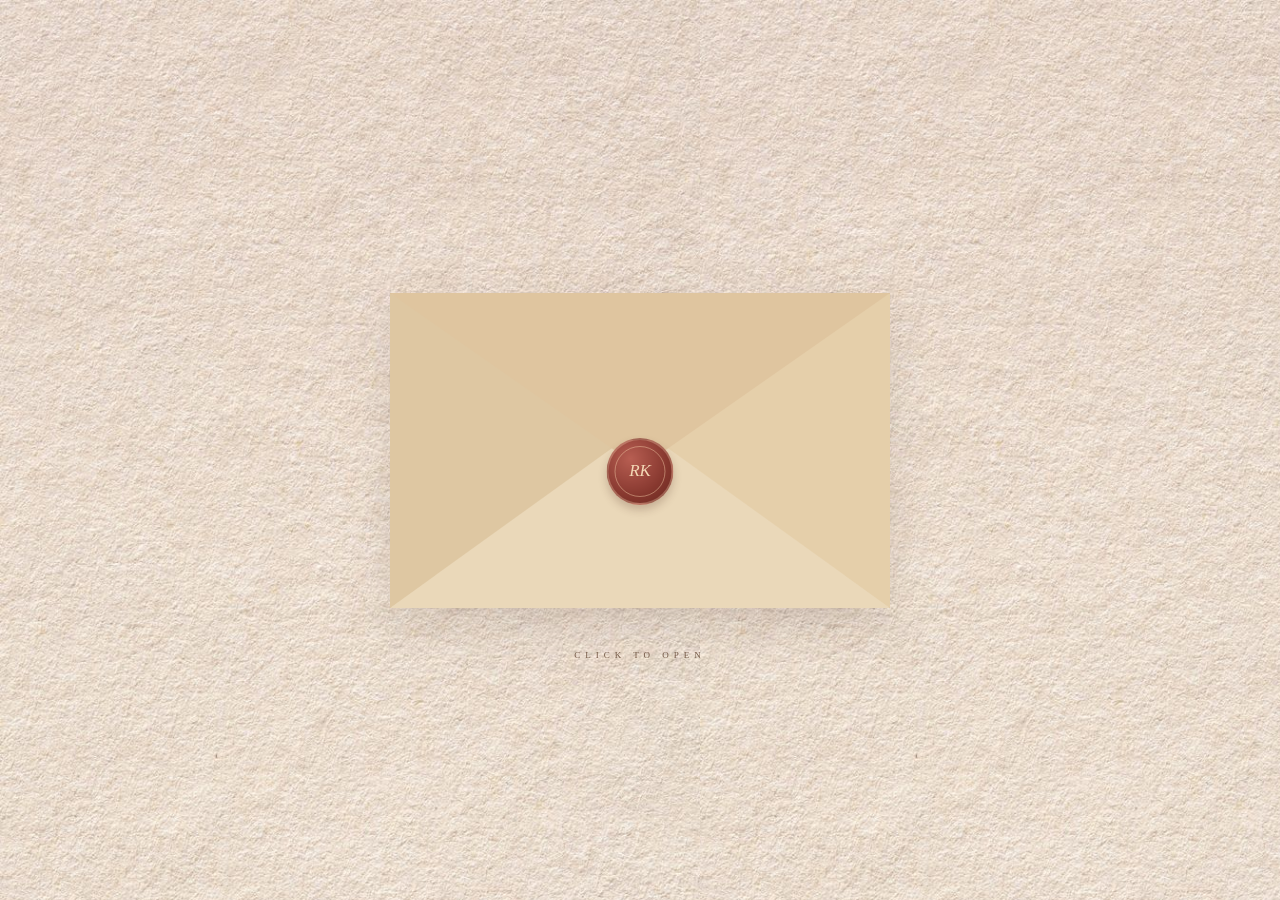
==== index.html @ c295ea29 "Initial wedding invitation website" ====
<!DOCTYPE html>
<html lang="en">

<head>
    <meta charset="UTF-8">

    <meta
        name="viewport"
        content="width=device-width, initial-scale=1.0"
    >

    <title>Rukmini & Krishna</title>

    <link
        rel="stylesheet"
        href="style.css"
    >
</head>


<body>


    <!-- =========================================
         ENVELOPE OPENING
    ========================================== -->

    <section
        class="opening"
        id="opening"
    >


        <div
            class="envelope-area"
            onclick="openInvite()"
        >


            <!-- ENVELOPE -->

            <div
                class="envelope"
                id="envelope"
            >


                <!-- LETTER INSIDE ENVELOPE -->

                <div class="invitation-card">

                    <div class="card-border">


                        <!-- WATERCOLOR IMAGE -->

                        <div class="letter-image">

                            <img
                                src="couple-feet.png"
                                alt="Wedding illustration"
                            >

                        </div>


                        <!-- TEXT ON LETTER -->

                        <div class="letter-content">

                            <p class="letter-small">
                                YOU'RE INVITED TO CELEBRATE
                            </p>


                            <h2>
                                Rukmini

                                <span>
                                    &amp;
                                </span>

                                Krishna
                            </h2>


                            <p class="letter-date">
                                18 • 12 • 2026
                            </p>

                        </div>


                    </div>

                </div>



                <!-- ENVELOPE BACK -->

                <div class="envelope-back"></div>



                <!-- LEFT FOLD -->

                <div class="envelope-left"></div>



                <!-- RIGHT FOLD -->

                <div class="envelope-right"></div>



                <!-- BOTTOM FOLD -->

                <div class="envelope-bottom"></div>



                <!-- TOP FLAP -->

                <div class="envelope-flap"></div>



                <!-- WAX SEAL -->

                <div class="wax-seal">

                    <span>
                        RK
                    </span>

                </div>


            </div>



            <!-- CLICK TO OPEN -->

            <p class="open-text">
                CLICK TO OPEN
            </p>


        </div>


    </section>



    <!-- =========================================
         MAIN WEDDING INVITATION
    ========================================== -->

    <main
        id="mainInvite"
        class="main-invite"
    >


        <!-- =====================================
             HERO.HTML

             Hero
             Scratch Date
             Countdown
        ====================================== -->

        <div id="heroContainer"></div>



        <!-- =====================================
             JOURNEY.HTML

             Wedding Events
             Kolam Side Borders
        ====================================== -->

        <div id="journeyContainer"></div>



        <!-- =====================================
             LOCATION.HTML

             Venue
             Map
        ====================================== -->

        <div id="locationContainer"></div>


    </main>



    <!-- =========================================
         JAVASCRIPT
    ========================================== -->

    <script src="script.js"></script>


</body>

</html>
---- style.css ----
/* =========================================================
   RESET
========================================================= */

* {
    margin: 0;
    padding: 0;
    box-sizing: border-box;
}

html,
body {
    width: 100%;
    max-width: 100%;
    overflow-x: hidden;
}

html {
    scroll-behavior: smooth;
}

body {
    min-height: 100vh;

    background-image: url("bg.png");
    background-size: 700px auto;
    background-repeat: repeat;

    font-family: Georgia, "Times New Roman", serif;

    color: #704936;
}

img {
    display: block;
    max-width: 100%;
}


/* =========================================================
   OPENING SCREEN
   PRESERVES YOUR ORIGINAL DESIGN
========================================================= */


@keyframes treeSway {
    0%,
    100% {
        transform:
            rotate(-1deg)
            translateY(0);
    }

    50% {
        transform:
            rotate(1.5deg)
            translateY(-3px);
    }
}

@keyframes treeSwayRight {
    0%,
    100% {
        transform:
            scaleX(-1)
            rotate(-1deg)
            translateY(0);
    }

    50% {
        transform:
            scaleX(-1)
            rotate(1.5deg)
            translateY(-3px);
    }
}


/* =========================================================
   OPENING CENTER
========================================================= */

/* =========================================================
   ENVELOPE OPENING
========================================================= */

.opening {
    position: fixed;

    inset: 0;

    z-index: 9999;

    width: 100%;
    height: 100vh;

    overflow: hidden;

    display: flex;

    flex-direction: column;

    align-items: center;
    justify-content: center;

    background-image:
        url("bg.png");

    background-size:
        700px auto;

    background-repeat:
        repeat;

    transition:
        opacity 1s ease,
        transform 1s ease,
        visibility 1s ease;
}


.opening.hide {
    opacity: 0;

    visibility: hidden;

    transform:
        scale(1.03);

    pointer-events: none;
}


/* =========================================================
   TOP TEXT
========================================================= */
/* =========================================================
   BASIC RESET
========================================================= */

* {
    margin: 0;
    padding: 0;
    box-sizing: border-box;
}


html,
body {
    width: 100%;
    min-height: 100%;
    overflow-x: hidden;
}


body {
    background-image: url("bg.png");
    background-size: 700px auto;
    background-repeat: repeat;

    font-family:
        Georgia,
        "Times New Roman",
        serif;

    color: #704936;
}



/* =========================================================
   OPENING SCREEN
========================================================= */

.opening {
    position: fixed;

    inset: 0;

    z-index: 9999;

    width: 100%;
    height: 100vh;

    display: flex;

    align-items: center;
    justify-content: center;

    overflow: hidden;

    background-image: url("bg.png");
    background-size: 700px auto;
    background-repeat: repeat;

    transition:
        opacity 1s ease,
        visibility 1s ease,
        transform 1s ease;
}


.opening.hide {
    opacity: 0;

    visibility: hidden;

    transform: scale(1.02);

    pointer-events: none;
}



/* =========================================================
   ENVELOPE AREA
========================================================= */

.envelope-area {
    position: relative;

    width: 600px;
    max-width: 92%;

    height: 500px;

    display: flex;

    align-items: center;
    justify-content: center;

    cursor: pointer;
}



/* =========================================================
   ENVELOPE
========================================================= */

.envelope {
    position: relative;

    width: 500px;
    height: 315px;

    max-width: 90vw;

    perspective: 1400px;

    filter:
        drop-shadow(
            0 20px 20px
            rgba(72, 45, 29, 0.16)
        );

    transition:
        transform 0.4s ease;
}


.envelope-area:hover .envelope {
    transform: translateY(-4px);
}



/* =========================================================
   ENVELOPE BACK
========================================================= */

.envelope-back {
    position: absolute;

    inset: 0;

    z-index: 1;

    background:
        linear-gradient(
            135deg,
            #ead9b8,
            #dfc69e
        );

    border:
        1px solid
        rgba(111, 74, 51, 0.22);
}



/* =========================================================
   LETTER
========================================================= */

.invitation-card {
    position: absolute;

    left: 50%;
    bottom: 15px;

    z-index: 2;

    width: 430px;
    height: 285px;

    transform:
        translateX(-50%)
        translateY(0);

    background: #f8f0df;

    border:
        1px solid
        rgba(120, 85, 60, 0.25);

    box-shadow:
        0 8px 18px
        rgba(73, 49, 35, 0.08);

    transition:
        transform 1.35s
        cubic-bezier(
            0.16,
            1,
            0.3,
            1
        );
}



/* =========================================================
   LETTER BORDER
========================================================= */

.card-border {
    position: absolute;

    inset: 8px;

    overflow: hidden;

    border:
        1px solid
        rgba(120, 85, 60, 0.28);
}



/* =========================================================
   WATERCOLOR IMAGE
========================================================= */

.letter-image {
    position: absolute;

    inset: 0;

    z-index: 1;

    overflow: hidden;

    background: #f8f0df;
}


.letter-image img {
    display: block;

    width: 100%;
    height: 100%;

    object-fit: cover;

    object-position: center;

    border: 0;
}



/* =========================================================
   TEXT ON LETTER
========================================================= */

.letter-content {
    position: absolute;

    left: 0;
    right: 0;
    bottom: 0;

    z-index: 3;

    padding:
        38px
        15px
        17px;

    text-align: center;

    background:
        linear-gradient(
            to top,
            rgba(249, 241, 224, 0.98) 0%,
            rgba(249, 241, 224, 0.92) 58%,
            rgba(249, 241, 224, 0) 100%
        );
}



/* =========================================================
   SMALL LETTER TEXT
========================================================= */

.letter-small {
    margin:
        0
        0
        7px;

    font-family:
        Georgia,
        serif;

    font-size: 6px;

    font-weight: 500;

    letter-spacing: 3px;

    color: #7b704a;
}



/* =========================================================
   RUKMINI & KRISHNA
========================================================= */

.letter-content h2 {
    margin: 0;

    font-family:
        "Cormorant Garamond",
        Georgia,
        serif;

    font-size: 29px;

    line-height: 1;

    font-weight: 400;

    font-style: italic;

    color: #94483f;
}


.letter-content h2 span {
    display: inline-block;

    margin:
        0
        6px;

    font-size: 17px;

    font-style: normal;

    color: #81794d;
}



/* =========================================================
   LETTER DATE
========================================================= */

.letter-date {
    margin-top: 9px;

    font-family:
        Georgia,
        serif;

    font-size: 7px;

    letter-spacing: 3px;

    color: #735c4d;
}



/* =========================================================
   LEFT ENVELOPE FOLD
========================================================= */

.envelope-left {
    position: absolute;

    left: 0;
    bottom: 0;

    z-index: 4;

    width: 0;
    height: 0;

    border-top:
        157px solid transparent;

    border-bottom:
        158px solid transparent;

    border-left:
        250px solid #dec7a2;
}



/* =========================================================
   RIGHT ENVELOPE FOLD
========================================================= */

.envelope-right {
    position: absolute;

    right: 0;
    bottom: 0;

    z-index: 4;

    width: 0;
    height: 0;

    border-top:
        157px solid transparent;

    border-bottom:
        158px solid transparent;

    border-right:
        250px solid #e5cfaa;
}



/* =========================================================
   BOTTOM FOLD
========================================================= */

.envelope-bottom {
    position: absolute;

    left: 0;
    bottom: 0;

    z-index: 5;

    width: 0;
    height: 0;

    border-left:
        250px solid transparent;

    border-right:
        250px solid transparent;

    border-bottom:
        180px solid #ead8b9;
}



/* =========================================================
   TOP FLAP
========================================================= */

.envelope-flap {
    position: absolute;

    left: 0;
    top: 0;

    z-index: 7;

    width: 0;
    height: 0;

    border-left:
        250px solid transparent;

    border-right:
        250px solid transparent;

    border-top:
        175px solid #dfc59f;

    transform-origin:
        top center;

    transform:
        rotateX(0deg);

    transition:
        transform 0.9s
        cubic-bezier(
            0.65,
            0,
            0.35,
            1
        ),
        z-index 0s 0.45s;
}



/* =========================================================
   WAX SEAL
========================================================= */

.wax-seal {
    position: absolute;

    left: 50%;
    top: 143px;

    z-index: 10;

    width: 68px;
    height: 68px;

    display: flex;

    align-items: center;
    justify-content: center;

    transform:
        translateX(-50%)
        scale(1);

    border-radius: 50%;

    background:
        radial-gradient(
            circle at 35% 30%,
            #b86054,
            #8c3d34 58%,
            #68271f
        );

    border:
        2px solid
        rgba(255, 224, 190, 0.28);

    box-shadow:
        0 5px 9px
        rgba(71, 37, 26, 0.22);

    transition:
        opacity 0.35s ease,
        transform 0.45s ease;
}


.wax-seal::before {
    content: "";

    position: absolute;

    inset: 6px;

    border:
        1px solid
        rgba(245, 208, 170, 0.45);

    border-radius: 50%;
}


.wax-seal span {
    position: relative;

    z-index: 2;

    font-family:
        Georgia,
        serif;

    font-size: 17px;

    font-style: italic;

    color: #f4d9b7;
}



/* =========================================================
   CLICK TO OPEN
========================================================= */

.open-text {
    position: absolute;

    left: 50%;
    bottom: 15px;

    transform:
        translateX(-50%);

    width: 100%;

    text-align: center;

    font-family:
        Georgia,
        serif;

    font-size: 9px;

    letter-spacing: 5px;

    color: #725744;

    transition:
        opacity 0.35s ease;

    animation:
        openPulse
        2s
        ease-in-out
        infinite;
}


@keyframes openPulse {

    0%,
    100% {
        opacity: 0.45;
    }

    50% {
        opacity: 1;
    }
}



/* =========================================================
   OPENING ANIMATION
========================================================= */

/* remove wax seal */

.envelope.open .wax-seal {
    opacity: 0;

    transform:
        translateX(-50%)
        scale(0.55);

    pointer-events: none;
}



/* flap flips backwards */

.envelope.open .envelope-flap {
    z-index: 0;

    transform:
        rotateX(180deg);
}



/* letter comes out */

.envelope.open .invitation-card {
    transform:
        translateX(-50%)
        translateY(-190px);
}



/* =========================================================
   MAIN INVITATION
========================================================= */

.main-invite {
    display: none;

    width: 100%;

    opacity: 0;

    transition:
        opacity 1s ease;
}


.main-invite.show {
    display: block;
}


.main-invite.visible {
    opacity: 1;
}



/* =========================================================
   MOBILE
========================================================= */

@media (max-width: 650px) {

    .envelope-area {
        width: 100%;
        height: 420px;
    }


    .envelope {
        width: 330px;
        height: 208px;
    }


    /* LETTER */

    .invitation-card {
        width: 285px;
        height: 190px;

        bottom: 10px;
    }


    .card-border {
        inset: 6px;
    }


    .letter-content {
        padding:
            28px
            8px
            9px;
    }


    .letter-small {
        margin-bottom: 4px;

        font-size: 4px;

        letter-spacing: 1.8px;
    }


    .letter-content h2 {
        font-size: 18px;
    }


    .letter-content h2 span {
        margin:
            0
            4px;

        font-size: 11px;
    }


    .letter-date {
        margin-top: 5px;

        font-size: 5px;

        letter-spacing: 2px;
    }


    /* LEFT FOLD */

    .envelope-left {
        border-top:
            104px solid transparent;

        border-bottom:
            104px solid transparent;

        border-left:
            165px solid #dec7a2;
    }


    /* RIGHT FOLD */

    .envelope-right {
        border-top:
            104px solid transparent;

        border-bottom:
            104px solid transparent;

        border-right:
            165px solid #e5cfaa;
    }


    /* BOTTOM FOLD */

    .envelope-bottom {
        border-left:
            165px solid transparent;

        border-right:
            165px solid transparent;

        border-bottom:
            120px solid #ead8b9;
    }


    /* FLAP */

    .envelope-flap {
        border-left:
            165px solid transparent;

        border-right:
            165px solid transparent;

        border-top:
            116px solid #dfc59f;
    }


    /* SEAL */

    .wax-seal {
        top: 94px;

        width: 52px;
        height: 52px;
    }


    .wax-seal span {
        font-size: 13px;
    }


    /* LETTER COMES OUT */

    .envelope.open .invitation-card {
        transform:
            translateX(-50%)
            translateY(-130px);
    }


    .open-text {
        bottom: 18px;

        font-size: 7px;

        letter-spacing: 3px;
    }
}

/* =========================================================
   ENVELOPE AREA
========================================================= */

.envelope-area {
    position: relative;

    width: 600px;
    max-width: 90%;

    height: 450px;

    display: flex;

    flex-direction: column;

    align-items: center;
    justify-content: center;

    cursor: pointer;
}


/* =========================================================
   ENVELOPE
========================================================= */

.envelope {
    position: relative;

    width: 500px;
    height: 315px;

    max-width: 90vw;

    perspective: 1200px;

    filter:
        drop-shadow(
            0 20px 22px
            rgba(
                82,
                54,
                38,
                0.15
            )
        );

    transition:
        transform 0.5s ease;
}


.envelope-area:hover .envelope {
    transform:
        translateY(-5px);
}


/* =========================================================
   ENVELOPE BACK
========================================================= */

.envelope-back {
    position: absolute;

    inset: 0;

    z-index: 1;

    border:
        1px solid
        rgba(
            112,
            74,
            55,
            0.24
        );

    background:
        #e7d4b3;
}


/* =========================================================
   INVITATION CARD INSIDE
========================================================= */

.invitation-card {
    position: absolute;

    left: 50%;
    bottom: 15px;

    z-index: 2;

    width: 430px;
    height: 270px;

    transform:
        translateX(-50%);

    background:
        #f8f0df;

    border:
        1px solid
        rgba(
            128,
            91,
            66,
            0.25
        );

    transition:
        transform 1.3s
        cubic-bezier(
            0.16,
            1,
            0.3,
            1
        );
}


.card-border {
    position: absolute;

    inset: 13px;

    display: flex;

    flex-direction: column;

    align-items: center;
    justify-content: center;

    border:
        1px solid
        rgba(
            132,
            95,
            62,
            0.35
        );

    text-align: center;
}


.card-small {
    margin-bottom: 16px;

    font-size: 7px;

    letter-spacing: 3px;

    color: #81794d;
}


.card-border h2 {
    margin: 0;

    font-family:
        "Cormorant Garamond",
        Georgia,
        serif;

    font-size: 57px;

    font-weight: 400;

    color: #97473e;
}


.card-border h2 span {
    font-size: 25px;

    color: #81794d;
}


.card-line {
    width: 45px;
    height: 1px;

    margin:
        12px auto;

    background:
        rgba(
            126,
            84,
            61,
            0.5
        );
}


.card-text {
    font-family:
        Georgia,
        serif;

    font-size: 12px;

    line-height: 1.8;

    font-style: italic;

    color: #775d4d;
}


/* =========================================================
   LEFT ENVELOPE FOLD
========================================================= */

.envelope-left {
    position: absolute;

    left: 0;
    bottom: 0;

    z-index: 4;

    width: 0;
    height: 0;

    border-top:
        157px solid transparent;

    border-bottom:
        158px solid transparent;

    border-left:
        250px solid #dec7a2;
}


/* =========================================================
   RIGHT ENVELOPE FOLD
========================================================= */

.envelope-right {
    position: absolute;

    right: 0;
    bottom: 0;

    z-index: 4;

    width: 0;
    height: 0;

    border-top:
        157px solid transparent;

    border-bottom:
        158px solid transparent;

    border-right:
        250px solid #e5cfaa;
}


/* =========================================================
   BOTTOM ENVELOPE FOLD
========================================================= */

.envelope-bottom {
    position: absolute;

    left: 0;
    bottom: 0;

    z-index: 5;

    width: 0;
    height: 0;

    border-left:
        250px solid transparent;

    border-right:
        250px solid transparent;

    border-bottom:
        180px solid #ead8b9;
}


/* =========================================================
   TOP FLAP
========================================================= */

.envelope-flap {
    position: absolute;

    left: 0;
    top: 0;

    z-index: 7;

    width: 0;
    height: 0;

    border-left:
        250px solid transparent;

    border-right:
        250px solid transparent;

    border-top:
        175px solid #dfc59f;

    transform-origin:
        top center;

    transition:
        transform 1s
        cubic-bezier(
            0.65,
            0,
            0.35,
            1
        ),
        z-index 0s 0.45s;
}


/* =========================================================
   WAX SEAL
========================================================= */

.wax-seal {
    position: absolute;

    left: 50%;
    top: 145px;

    z-index: 10;

    width: 67px;
    height: 67px;

    display: flex;

    align-items: center;
    justify-content: center;

    transform:
        translateX(-50%);

    border-radius: 50%;

    border:
        2px solid
        rgba(
            255,
            224,
            190,
            0.28
        );

    background:
        radial-gradient(
            circle at 35% 30%,
            #b75e52,
            #87382f 60%,
            #68271f
        );

    box-shadow:
        0 5px 8px
        rgba(
            71,
            37,
            26,
            0.22
        );

    transition:
        opacity 0.4s ease,
        transform 0.5s ease;
}


.wax-seal::before {
    content: "";

    position: absolute;

    inset: 6px;

    border:
        1px solid
        rgba(
            245,
            208,
            170,
            0.45
        );

    border-radius: 50%;
}


.wax-seal span {
    position: relative;

    z-index: 2;

    font-family:
        Georgia,
        serif;

    font-size: 17px;

    font-style: italic;

    color: #f4d9b7;
}


/* =========================================================
   CLICK TEXT
========================================================= */

.open-text {
    margin-top: 32px;

    font-size: 9px;

    letter-spacing: 5px;

    color: #725744;

    animation:
        envelopePulse
        2s
        ease-in-out
        infinite;
}


@keyframes envelopePulse {
    0%,
    100% {
        opacity: 0.45;
    }

    50% {
        opacity: 1;
    }
}


/* =========================================================
   ENVELOPE OPEN ANIMATION
========================================================= */

.envelope.open .wax-seal {
    opacity: 0;

    transform:
        translateX(-50%)
        scale(0.65);
}


.envelope.open .envelope-flap {
    z-index: 0;

    transform:
        rotateX(180deg);
}


.envelope.open .invitation-card {
    transform:
        translateX(-50%)
        translateY(-180px);
}


/* =========================================================
   BOTTOM DECORATION
========================================================= */

.opening-bottom {
    position: absolute;

    left: 50%;
    bottom: 7%;

    transform:
        translateX(-50%);

    display: flex;

    align-items: center;
    justify-content: center;

    gap: 15px;

    width: 100%;
}


.opening-bottom span {
    width: 55px;
    height: 1px;

    background:
        rgba(
            119,
            87,
            66,
            0.35
        );
}


.opening-bottom p {
    font-family:
        Georgia,
        serif;

    font-size: 11px;

    font-style: italic;

    color: #806858;
}


/* =========================================================
   MAIN WEBSITE
========================================================= */

.main-invite {
    display: none;

    width: 100%;

    opacity: 0;

    transition:
        opacity 1.1s ease;
}


.main-invite.show {
    display: block;
}


.main-invite.visible {
    opacity: 1;
}


/* =========================================================
   MOBILE
========================================================= */

@media (max-width: 650px) {

    .opening-heading {
        top: 9%;
    }


    .opening-heading p {
        font-size: 7px;

        letter-spacing: 3px;
    }


    .opening-heading h1 {
        font-size: 36px;
    }


    .envelope-area {
        width: 100%;

        height: 400px;
    }


    .envelope {
        width: 330px;
        height: 208px;
    }


    .invitation-card {
        width: 285px;
        height: 180px;

        bottom: 10px;
    }


    .card-border {
        inset: 8px;
    }


    .card-small {
        margin-bottom: 9px;

        font-size: 5px;

        letter-spacing: 2px;
    }


    .card-border h2 {
        font-size: 40px;
    }


    .card-border h2 span {
        font-size: 18px;
    }


    .card-line {
        margin:
            7px auto;
    }


    .card-text {
        font-size: 8px;
    }


    .envelope-left {
        border-top:
            104px solid transparent;

        border-bottom:
            104px solid transparent;

        border-left:
            165px solid #dec7a2;
    }


    .envelope-right {
        border-top:
            104px solid transparent;

        border-bottom:
            104px solid transparent;

        border-right:
            165px solid #e5cfaa;
    }


    .envelope-bottom {
        border-left:
            165px solid transparent;

        border-right:
            165px solid transparent;

        border-bottom:
            120px solid #ead8b9;
    }


    .envelope-flap {
        border-left:
            165px solid transparent;

        border-right:
            165px solid transparent;

        border-top:
            116px solid #dfc59f;
    }


    .wax-seal {
        top: 95px;

        width: 52px;
        height: 52px;
    }


    .wax-seal span {
        font-size: 13px;
    }


    .envelope.open .invitation-card {
        transform:
            translateX(-50%)
            translateY(-120px);
    }


    .open-text {
        margin-top: 27px;

        font-size: 7px;

        letter-spacing: 3px;
    }


    .opening-bottom {
        bottom: 6%;

        gap: 10px;
    }


    .opening-bottom span {
        width: 30px;
    }


    .opening-bottom p {
        font-size: 9px;
    }
}



@keyframes pulse {
    0%,
    100% {
        opacity: 0.45;
    }

    50% {
        opacity: 1;
    }
}

@keyframes fadeDown {
    from {
        opacity: 0;
        transform: translateY(-20px);
    }

    to {
        opacity: 1;
        transform: translateY(0);
    }
}


/* =========================================================
   OPENING WEDDING ART
========================================================= */

.wedding-art {
    position: absolute;

    left: 50%;
    bottom: -70px;

    transform: translateX(-50%);

    z-index: 8;

    width: 760px;
    max-width: 72vw;

    pointer-events: none;

    animation:
        weddingRise
        1.8s
        ease
        both;
}

.wedding-art img {
    width: 100%;
    height: auto;

    object-fit: contain;

    filter:
        drop-shadow(
            0 9px 8px
            rgba(82, 51, 31, 0.08)
        );
}

@keyframes weddingRise {
    from {
        opacity: 0;

        transform:
            translateX(-50%)
            translateY(35px);
    }

    to {
        opacity: 1;

        transform:
            translateX(-50%)
            translateY(0);
    }
}


/* =========================================================
   MAIN INVITATION
========================================================= */

.main-invite {
    display: none;

    width: 100%;
    max-width: 100%;

    overflow-x: hidden;

    opacity: 0;

    transition:
        opacity 1s ease;
}

.main-invite.show {
    display: block;
}

.main-invite.visible {
    opacity: 1;
}


/* =========================================================
   HERO
========================================================= */

.hero {
    position: relative;

    width: 100%;
    max-width: 100%;

    min-height: 100vh;

    display: flex;

    align-items: center;
    justify-content: center;

    padding:
        80px
        30px;

    overflow: hidden;

    background-image: url("bg.png");
    background-size: 700px auto;
    background-repeat: repeat;
}


/* =========================================================
   HERO CONTENT
========================================================= */

.hero-content {
    position: relative;

    z-index: 10;

    width: 700px;
    max-width: 65%;

    margin: 0 auto;

    text-align: center;

    color: #704936;
}


/* =========================================================
   GANESHA
========================================================= */

.hero-ganesha {
    position: relative;

    display: block;

    width: 82px;
    max-width: 82px;

    height: auto;

    margin:
        0 auto
        22px;

    object-fit: contain;
}


/* =========================================================
   INVITATION TEXT
========================================================= */

.hero-request {
    width: 100%;

    margin:
        0 auto
        25px;

    font-family:
        Georgia,
        serif;

    font-size: 12px;

    line-height: 2;

    font-weight: 600;

    letter-spacing: 2.5px;

    text-align: center;

    color: #777345;
}


/* =========================================================
   NAMES
========================================================= */

.bride-name,
.groom-name {
    margin: 0;

    font-family:
        "Cormorant Garamond",
        Georgia,
        serif;

    font-size:
        clamp(
            65px,
            7vw,
            105px
        );

    line-height: 1;

    font-weight: 400;

    font-style: italic;

    letter-spacing: -2px;

    color: #9c413d;
}


/* =========================================================
   PARENTS
========================================================= */

.parents {
    margin:
        16px
        0
        24px;

    font-family:
        Georgia,
        serif;

    font-size: 16px;

    line-height: 1.8;

    color: #694d40;
}

.parents strong {
    font-weight: 500;
}


/* =========================================================
   WITH
========================================================= */

.with {
    display: flex;

    align-items: center;
    justify-content: center;

    gap: 15px;

    margin:
        5px auto
        15px;
}

.with span {
    width: 55px;
    height: 1px;

    background:
        rgba(
            143,
            92,
            76,
            0.45
        );
}

.with em {
    font-size: 23px;

    color: #9c413d;
}


/* =========================================================
   PARROT
========================================================= */

.hero-parrot {
    position: absolute !important;

    top: 90px !important;
    left: 7% !important;

    width: 125px !important;
    max-width: 125px !important;

    height: auto !important;

    z-index: 5;

    pointer-events: none;

    animation:
        parrotFloat
        5s
        ease-in-out
        infinite;
}

@keyframes parrotFloat {
    0%,
    100% {
        transform:
            translate(0, 0)
            rotate(-4deg);
    }

    50% {
        transform:
            translate(10px, -8px)
            rotate(2deg);
    }
}


/* =========================================================
   BANANA LEAVES
========================================================= */

.hero-banana {
    position: absolute !important;

    top: -60px !important;
    right: -55px !important;

    left: auto !important;

    width: 390px !important;
    max-width: 390px !important;

    height: auto !important;

    z-index: 2;

    pointer-events: none;

    transform-origin:
        right top;

    animation:
        leavesMove
        7s
        ease-in-out
        infinite;
}

@keyframes leavesMove {
    0%,
    100% {
        transform:
            rotate(0deg);
    }

    50% {
        transform:
            rotate(-2deg);
    }
}


/* =========================================================
   LOTUS
========================================================= */

.hero-lotus {
    position: absolute !important;

    left: -35px !important;
    bottom: -85px !important;

    top: auto !important;
    right: auto !important;

    width: 330px !important;
    max-width: 330px !important;

    height: auto !important;

    z-index: 2;

    pointer-events: none;

    transform-origin:
        left bottom;

    animation:
        lotusFloat
        6s
        ease-in-out
        infinite;
}

@keyframes lotusFloat {
    0%,
    100% {
        transform:
            translateY(0)
            rotate(0deg);
    }

    50% {
        transform:
            translateY(-7px)
            rotate(1deg);
    }
}


/* =========================================================
   KOLAM
   IMPORTANT FIX FOR YOUR SCREENSHOT
========================================================= */

.kolam-crop {
    position: absolute !important;

    left: 0 !important;
    top: 20% !important;

    width: 180px !important;
    height: 350px !important;

    overflow: hidden !important;

    z-index: 3;

    pointer-events: none;
}

.hero-kolam {
    position: absolute !important;

    left: -55px !important;
    top: 0 !important;

    right: auto !important;
    bottom: auto !important;

    width: 235px !important;
    max-width: none !important;

    height: auto !important;

    margin: 0 !important;

    object-fit: contain;

    opacity: 0.92;

    pointer-events: none;
}


/* =========================================================
   SCRATCH DATE SECTION
========================================================= */

.date-reveal-section {
    position: relative;

    width: 100%;

    padding:
        100px
        20px
        110px;

    overflow: hidden;

    text-align: center;

    background-image:
        url("bg.png");

    background-size:
        700px auto;

    background-repeat:
        repeat;

    color: #704936;
}

.date-heading {
    margin-bottom: 35px;
}

.date-eyebrow {
    margin-bottom: 12px;

    font-size: 10px;

    font-weight: 600;

    letter-spacing: 5px;

    color: #81794d;
}

.date-reveal-section h2 {
    margin: 0;

    font-size: 42px;

    font-weight: 500;

    color: #754c3b;
}

.scratch-instruction {
    margin-top: 17px;

    font-size: 14px;

    font-style: italic;

    color: #8c7667;
}


/* =========================================================
   SCRATCH CARD
========================================================= */

.scratch-card {
    position: relative;

    width: 520px;
    max-width: 90%;

    height: 190px;

    margin:
        0 auto
        55px;

    overflow: hidden;

    border:
        1px solid
        rgba(
            121,
            79,
            55,
            0.25
        );

    background:
        rgba(
            255,
            250,
            239,
            0.45
        );
}

.revealed-date {
    position: absolute;

    inset: 0;

    display: flex;

    align-items: center;
    justify-content: center;

    gap: 30px;

    padding: 25px;

    color: #8e3f38;
}

.date-day {
    font-family:
        "Cormorant Garamond",
        Georgia,
        serif;

    font-size: 95px;

    line-height: 1;

    font-weight: 400;
}

.date-text {
    display: flex;

    flex-direction: column;

    padding-left: 25px;

    text-align: left;

    border-left:
        1px solid
        rgba(
            117,
            76,
            59,
            0.35
        );
}

.date-text span {
    font-size: 15px;

    letter-spacing: 4px;
}

.date-text strong {
    margin-top: 4px;

    font-size: 35px;

    font-weight: 500;
}

.muhurtham {
    display: flex;

    flex-direction: column;

    gap: 5px;

    color: #735543;
}

.muhurtham small {
    font-size: 8px;

    letter-spacing: 2px;
}

.muhurtham span {
    font-size: 16px;
}


/* =========================================================
   SCRATCH CANVAS
========================================================= */

#scratchCanvas {
    position: absolute;

    inset: 0;

    display: block;

    width: 100%;
    height: 100%;

    z-index: 5;

    cursor: grab;

    touch-action: none;
}

#scratchCanvas:active {
    cursor: grabbing;
}


/* =========================================================
   COUNTDOWN
========================================================= */

.countdown-title {
    margin-bottom: 25px;

    font-size: 9px;

    letter-spacing: 4px;

    color: #81794d;
}

.countdown {
    display: flex;

    align-items: center;
    justify-content: center;

    gap: 20px;
}

.count-box {
    min-width: 90px;

    display: flex;

    flex-direction: column;

    align-items: center;
}

.count-box strong {
    font-family:
        "Cormorant Garamond",
        Georgia,
        serif;

    font-size: 48px;

    line-height: 1;

    font-weight: 400;

    color: #98473f;
}

.count-box span {
    margin-top: 9px;

    font-size: 9px;

    letter-spacing: 2px;

    text-transform: uppercase;

    color: #7e704e;
}

.count-divider {
    margin-top: -17px;

    font-size: 30px;

    color:
        rgba(
            112,
            73,
            54,
            0.45
        );
}

.countdown-message {
    margin-top: 27px;

    font-size: 13px;

    font-style: italic;

    color: #8b7463;
}


/* =========================================================
   WEDDING JOURNEY
========================================================= */

.wedding-journey {
    position: relative;

    width: 100%;

    padding:
        100px
        20px
        140px;

    overflow: hidden;

    background-image:
        url("bg.png");

    background-size:
        700px auto;

    background-repeat:
        repeat;
}


/* =========================================================
   JOURNEY HEADING
========================================================= */

.journey-heading {
    position: relative;

    z-index: 10;

    margin:
        0 auto
        90px;

    text-align: center;

    opacity: 0;

    transform:
        translateY(80px)
        scale(0.96);

    transition:
        opacity 1.1s ease,
        transform 1.3s
        cubic-bezier(
            0.16,
            1,
            0.3,
            1
        );
}

.journey-heading.reveal {
    opacity: 1;

    transform:
        translateY(0)
        scale(1);
}

.journey-heading > p {
    margin-bottom: 14px;

    font-size: 8px;

    letter-spacing: 5px;

    color: #89634d;
}

.journey-heading h2 {
    margin: 0;

    font-family:
        "Nirmala UI",
        serif;

    font-size:
        clamp(
            40px,
            5vw,
            58px
        );

    line-height: 1.5;

    font-weight: 600;

    color: #674535;
}

.journey-heading-line {
    display: flex;

    align-items: center;
    justify-content: center;

    gap: 12px;

    margin-top: 20px;

    color: #8e624b;
}

.journey-heading-line span {
    width: 48px;
    height: 1px;

    background: #956c53;
}


/* =========================================================
   JOURNEY CONTAINER
========================================================= */

.journey {
    position: relative;

    width: 1100px;
    max-width: 96%;

    margin: 0 auto;
}


/* =========================================================
   EVENTS
========================================================= */

.event {
    position: relative;

    z-index: 3;

    width: 100%;

    min-height: 390px;

    display: flex;

    align-items: center;
    justify-content: center;

    gap: 90px;

    opacity: 0;

    transition:
        opacity 1.1s ease,
        transform 1.35s
        cubic-bezier(
            0.16,
            1,
            0.3,
            1
        );
}

.event-left {
    padding-right: 12%;

    transform:
        translateX(-130px)
        translateY(45px);
}

.event-right {
    padding-left: 12%;

    transform:
        translateX(130px)
        translateY(45px);
}

.event.reveal {
    opacity: 1;

    transform:
        translateX(0)
        translateY(0);
}


/* =========================================================
   EVENT ART
========================================================= */

.event-art {
    position: relative;

    width: 350px;

    max-width: 42%;

    flex-shrink: 0;

    z-index: 4;

    opacity: 0;

    transform:
        translateY(45px)
        scale(0.9);

    transition:
        opacity 1s ease 0.15s,
        transform 1.2s ease 0.15s;
}

.event.reveal .event-art {
    opacity: 1;

    transform:
        translateY(0)
        scale(1);
}

.event-art img {
    width: 100%;
    height: auto;

    object-fit: contain;

    filter:
        drop-shadow(
            0 9px 10px
            rgba(
                75,
                45,
                27,
                0.08
            )
        );

    animation:
        gentleFloat
        5s
        ease-in-out
        infinite;
}

@keyframes gentleFloat {
    0%,
    100% {
        transform: translateY(0);
    }

    50% {
        transform: translateY(-7px);
    }
}


/* =========================================================
   EVENT TEXT
========================================================= */

.event-text {
    position: relative;

    width: 310px;

    max-width: 40%;

    flex-shrink: 0;

    z-index: 4;

    opacity: 0;

    transform:
        translateY(45px);

    transition:
        opacity 0.9s ease 0.35s,
        transform 1s ease 0.35s;
}

.event.reveal .event-text {
    opacity: 1;

    transform:
        translateY(0);
}

.event-text h2,
.event-text h3 {
    margin:
        0
        0
        13px;

    font-family:
        "Nirmala UI",
        serif;

    font-size:
        clamp(
            34px,
            3.5vw,
            45px
        );

    line-height: 1.45;

    font-weight: 650;

    color: #674535;
}

.event-text p {
    margin-bottom: 8px;

    font-family:
        "Nirmala UI",
        sans-serif;

    font-size: 15px;

    line-height: 1.7;

    font-weight: 500;

    color: #775442;
}

.event-text small {
    display: block;

    font-size: 14px;

    line-height: 1.7;

    color: #7d5946;
}


/* =========================================================
   CONNECTORS
========================================================= */

.connector {
    position: relative;

    z-index: 1;

    width: 58%;
    height: 200px;

    margin-top: -70px;
    margin-bottom: -70px;

    pointer-events: none;

    opacity: 0;

    transform:
        scaleY(0.25);

    transform-origin:
        top center;

    transition:
        opacity 0.8s ease,
        transform 1.4s ease;
}

.connector.reveal {
    opacity: 0.9;

    transform:
        scaleY(1);
}

.connector-right {
    margin-left: 35%;
    margin-right: 7%;
}

.connector-left {
    margin-left: 7%;
    margin-right: 35%;
}

.connector svg {
    width: 100%;
    height: 100%;

    overflow: visible;
}

.connector path {
    fill: none;

    stroke: #704a36;

    stroke-width: 2.6;

    stroke-dasharray:
        6 10;

    stroke-linecap: round;

    vector-effect:
        non-scaling-stroke;

    animation:
        movingDots
        15s
        linear
        infinite;
}

@keyframes movingDots {
    to {
        stroke-dashoffset: -100;
    }
}

.connector::after {
    content: none !important;
}


/* =========================================================
   JOURNEY END
========================================================= */

.journey-ending {
    width: 650px;
    max-width: 90%;

    margin:
        110px auto
        20px;

    text-align: center;

    opacity: 0;

    transform:
        translateY(70px);

    transition:
        opacity 1s ease,
        transform 1.1s ease;
}

.journey-ending.reveal {
    opacity: 1;

    transform:
        translateY(0);
}

.journey-ending-line {
    width: 60px;
    height: 1px;

    margin:
        22px auto;

    background:
        rgba(
            126,
            80,
            53,
            0.55
        );
}

.journey-ending h3 {
    margin: 8px 0;

    font-size: 30px;

    font-weight: 500;

    color: #98473f;
}

.journey-ending p {
    margin: 5px 0;

    color: #806655;
}


/* =========================================================
   LOCATION
========================================================= */

.location-section {
    position: relative;

    width: 100%;

    padding:
        110px
        7%
        80px;

    overflow: hidden;

    text-align: center;

    background-image:
        url("bg.png");

    background-size:
        700px auto;

    background-repeat:
        repeat;
}

.location-heading {
    margin-bottom: 55px;

    opacity: 0;

    transform:
        translateY(70px);

    transition:
        opacity 1s ease,
        transform 1.1s ease;
}

.location-heading.reveal {
    opacity: 1;

    transform:
        translateY(0);
}

.location-small {
    margin-bottom: 10px;

    font-size: 10px;

    letter-spacing: 5px;

    color: #81794d;
}

.location-heading h2 {
    margin: 0;

    font-size: 44px;

    font-weight: 500;

    color: #754c3b;
}

.location-line {
    width: 55px;
    height: 1px;

    margin:
        20px auto
        0;

    background:
        #a45c4e;
}


/* =========================================================
   LOCATION CONTENT
========================================================= */

.location-content {
    width: 1000px;
    max-width: 100%;

    margin: auto;

    display: grid;

    grid-template-columns:
        0.8fr
        1.2fr;

    align-items: stretch;

    border:
        1px solid
        rgba(
            112,
            73,
            54,
            0.20
        );
}

.venue-details {
    padding:
        60px
        35px;

    display: flex;

    flex-direction: column;

    align-items: center;
    justify-content: center;

    background:
        rgba(
            255,
            250,
            239,
            0.40
        );

    opacity: 0;

    transform:
        translateX(-90px);

    transition:
        opacity 1s ease,
        transform 1.2s ease;
}

.venue-details.reveal {
    opacity: 1;

    transform:
        translateX(0);
}

.venue-label {
    margin-bottom: 17px;

    font-size: 9px;

    letter-spacing: 3px;

    color: #81794d;
}

.venue-details h3 {
    margin-bottom: 14px;

    font-size: 36px;

    font-weight: 400;

    color: #98473f;
}

.venue-address {
    font-size: 14px;

    line-height: 1.8;

    color: #765c4e;
}

.venue-date {
    margin: 25px 0;

    font-size: 13px;

    line-height: 1.9;

    color: #765c4e;
}

.map-button {
    display: inline-block;

    padding:
        13px
        23px;

    border:
        1px solid
        #9c5b4b;

    font-size: 9px;

    letter-spacing: 2px;

    text-decoration: none;

    color: #8f493e;

    background: transparent;

    transition:
        background 0.3s ease,
        color 0.3s ease,
        transform 0.3s ease;
}

.map-button:hover {
    background: #945044;

    color: #fff9ed;

    transform:
        translateY(-2px);
}

.map-wrapper {
    min-height: 420px;

    overflow: hidden;

    opacity: 0;

    transform:
        translateX(90px);

    transition:
        opacity 1s ease 0.15s,
        transform 1.2s ease 0.15s;
}

.map-wrapper.reveal {
    opacity: 1;

    transform:
        translateX(0);
}

.map-wrapper iframe {
    display: block;

    width: 100%;
    height: 100%;

    min-height: 420px;

    border: 0;

    filter:
        sepia(18%)
        saturate(75%)
        contrast(92%);
}

.location-footer {
    margin-top: 55px;

    display: flex;

    align-items: center;
    justify-content: center;

    gap: 20px;

    opacity: 0;

    transform:
        translateY(50px);

    transition:
        opacity 1s ease,
        transform 1s ease;
}

.location-footer.reveal {
    opacity: 1;

    transform:
        translateY(0);
}

.location-footer span {
    width: 55px;
    height: 1px;

    background:
        rgba(
            126,
            86,
            65,
            0.40
        );
}

.location-footer p {
    font-size: 13px;

    font-style: italic;

    color: #806858;
}


/* =========================================================
   MOBILE
========================================================= */

@media (max-width: 650px) {

    /* OPENING */

    .tree {
        width: 38vw;
        height: 48vh;
    }

    .tree img {
        width: 290px;
    }

    .tree-left img {
        left: -115px;
    }

    .tree-right img {
        right: -115px;
    }

    .opening-center {
        top: 22%;
    }

    .wedding-logo {
        width: 175px;
    }

    .click-text {
        font-size: 7px;

        letter-spacing: 3px;
    }

    .wedding-art {
        width: 520px;
        max-width: 92vw;

        bottom: -20px;
    }


    /* HERO */

    .hero {
        min-height: 100svh;

        padding:
            80px
            15px
            90px;
    }

    .hero-content {
        width: 100%;
        max-width: 76%;
    }

    .hero-ganesha {
        width: 60px;
        max-width: 60px;

        margin-bottom: 17px;
    }

    .hero-request {
        font-size: 7px;

        line-height: 1.8;

        letter-spacing: 1.4px;
    }

    .bride-name,
    .groom-name {
        font-size: 55px;
    }

    .parents {
        margin:
            10px
            0
            17px;

        font-size: 11px;

        line-height: 1.7;
    }

    .with {
        gap: 10px;

        margin:
            3px auto
            10px;
    }

    .with span {
        width: 30px;
    }

    .with em {
        font-size: 17px;
    }


    /* HERO DECORATIONS */

    .hero-parrot {
        top: 70px !important;
        left: 15px !important;

        width: 72px !important;
        max-width: 72px !important;
    }

    .hero-banana {
        top: -20px !important;
        right: -65px !important;

        width: 220px !important;
        max-width: 220px !important;
    }

    .hero-lotus {
        left: -55px !important;
        bottom: -35px !important;

        width: 210px !important;
        max-width: 210px !important;
    }

    .kolam-crop {
        left: 0 !important;
        top: 24% !important;

        width: 100px !important;
        height: 210px !important;
    }

    .hero-kolam {
        left: -36px !important;

        width: 145px !important;
    }


    /* SCRATCH */

    .date-reveal-section {
        padding:
            75px
            15px
            85px;
    }

    .date-reveal-section h2 {
        font-size: 34px;
    }

    .scratch-card {
        width: 340px;

        height: 155px;

        margin-bottom: 45px;
    }

    .revealed-date {
        gap: 13px;

        padding: 15px;
    }

    .date-day {
        font-size: 65px;
    }

    .date-text {
        padding-left: 13px;
    }

    .date-text span {
        font-size: 9px;

        letter-spacing: 2px;
    }

    .date-text strong {
        font-size: 25px;
    }

    .muhurtham small {
        font-size: 6px;
    }

    .muhurtham span {
        font-size: 11px;
    }

    .countdown {
        gap: 5px;
    }

    .count-box {
        min-width: 60px;
    }

    .count-box strong {
        font-size: 34px;
    }

    .count-box span {
        font-size: 7px;
    }

    .count-divider {
        font-size: 20px;
    }


    /* JOURNEY */

    .wedding-journey {
        padding:
            75px
            10px
            100px;
    }

    .journey-heading {
        margin-bottom: 65px;
    }

    .journey-heading h2 {
        font-size: 36px;
    }

    .journey {
        width: 100%;
        max-width: 100%;
    }

    .event {
        min-height: 280px;

        gap: 8px;
    }

    .event-left {
        padding-right: 0;

        transform:
            translateX(-50px)
            translateY(30px);
    }

    .event-right {
        padding-left: 0;

        transform:
            translateX(50px)
            translateY(30px);
    }

    .event.reveal {
        transform:
            translateX(0)
            translateY(0);
    }

    .event-art {
        width: 55%;
        max-width: 55%;
    }

    .event-text {
        width: 42%;
        max-width: 42%;

        padding:
            0
            5px;
    }

    .event-text h2,
    .event-text h3 {
        font-size: 22px;
    }

    .event-text p,
    .event-text small {
        font-size: 10px;
    }

    .connector {
        width: 72%;

        height: 130px;

        margin-top: -45px;
        margin-bottom: -45px;
    }

    .connector-right {
        margin-left: 24%;
        margin-right: 4%;
    }

    .connector-left {
        margin-left: 4%;
        margin-right: 24%;
    }


    /* LOCATION */

    .location-section {
        padding:
            80px
            18px
            65px;
    }

    .location-heading h2 {
        font-size: 34px;
    }

    .location-content {
        grid-template-columns:
            1fr;
    }

    .venue-details {
        padding:
            45px
            20px;

        transform:
            translateY(70px);
    }

    .venue-details.reveal {
        transform:
            translateY(0);
    }

    .venue-details h3 {
        font-size: 30px;
    }

    .map-wrapper {
        min-height: 330px;

        transform:
            translateY(70px);
    }

    .map-wrapper.reveal {
        transform:
            translateY(0);
    }

    .map-wrapper iframe {
        min-height: 330px;
    }

    .location-footer {
        gap: 12px;
    }

    .location-footer span {
        width: 28px;
    }

    .location-footer p {
        font-size: 11px;
    }
}


/* =========================================================
   VERY SMALL PHONE
========================================================= */

@media (max-width: 390px) {

    .hero-content {
        max-width: 78%;
    }

    .bride-name,
    .groom-name {
        font-size: 49px;
    }

    .kolam-crop {
        width: 85px !important;
    }

    .hero-kolam {
        width: 125px !important;
    }

    .count-box {
        min-width: 51px;
    }

    .count-box strong {
        font-size: 29px;
    }
}


/* =========================================================
   REDUCED MOTION
========================================================= */

@media (prefers-reduced-motion: reduce) {

    html {
        scroll-behavior: auto;
    }

    .event,
    .event-art,
    .event-text,
    .connector,
    .journey-heading,
    .journey-ending,
    .location-heading,
    .venue-details,
    .map-wrapper,
    .location-footer {
        transition: none;
    }
}
/* =========================================
   LETTER INSIDE ENVELOPE
========================================= */

.invitation-card {
    position: absolute;

    left: 50%;
    bottom: 15px;

    z-index: 2;

    width: 430px;
    height: 285px;

    transform: translateX(-50%);

    background: #f8f0df;

    border: 1px solid rgba(120, 85, 60, 0.25);

    overflow: hidden;

    transition:
        transform 1.3s
        cubic-bezier(0.16, 1, 0.3, 1);
}


.card-border {
    position: absolute;

    inset: 8px;

    overflow: hidden;

    border: 1px solid rgba(120, 85, 60, 0.30);
}


/* IMAGE */

.letter-image {
    position: absolute;

    inset: 0;

    overflow: hidden;
}


.letter-image img {
    width: 100%;
    height: 100%;

    object-fit: cover;

    object-position: center;

    display: block;
}


/* LIGHT AREA FOR TEXT */

.letter-content {
    position: absolute;

    left: 0;
    right: 0;
    bottom: 0;

    z-index: 3;

    padding:
        25px
        15px
        18px;

    text-align: center;

    background:
        linear-gradient(
            to top,
            rgba(250, 242, 225, 0.98) 0%,
            rgba(250, 242, 225, 0.90) 65%,
            rgba(250, 242, 225, 0) 100%
        );
}


.letter-small {
    margin-bottom: 5px;

    font-family: Georgia, serif;

    font-size: 6px;

    letter-spacing: 2.5px;

    color: #756344;
}


.letter-content h2 {
    margin: 0;

    font-family:
        "Cormorant Garamond",
        Georgia,
        serif;

    font-size: 27px;

    line-height: 1;

    font-weight: 400;

    font-style: italic;

    color: #913f38;
}


.letter-content h2 span {
    margin: 0 5px;

    font-size: 17px;

    color: #81794d;
}


.letter-date {
    margin-top: 8px;

    font-family: Georgia, serif;

    font-size: 7px;

    letter-spacing: 3px;

    color: #735c4d;
}


/* WHEN ENVELOPE OPENS */

.envelope.open .invitation-card {
    transform:
        translateX(-50%)
        translateY(-180px);
}
/* =========================================================
   JOURNEY KOLAM BORDER - SCREEN EDGES
========================================================= */

.journey {
    position: relative;
    overflow: hidden;
}


/* BOTH BORDERS */

.journey-border {
    position: absolute;

    top: 20px;
    bottom: 20px;

    width: 32px;

    z-index: 4;

    pointer-events: none;

    background-image: url("kolam-border.png");

    background-repeat: repeat-y;

    background-position: top center;

    background-size: 32px auto;

    opacity: 0.9;
}


/* LEFT - AT EDGE */

.journey-border-left {
    left: 0;
}


/* RIGHT - AT EDGE */

.journey-border-right {
    right: 0;

    transform: scaleX(-1);
}


/* CONTENT ABOVE BORDER */

.journey-title,
.event,
.connector,
.journey-ending {
    position: relative;
    z-index: 5;
}


/* MOBILE */

@media (max-width: 650px) {

    .journey-border {
        width: 20px;

        top: 10px;
        bottom: 10px;

        background-size: 20px auto;
    }

    .journey-border-left {
        left: 0;
    }

    .journey-border-right {
        right: 0;
    }
}
/* =========================================
   CENTER JOURNEY HEADING
========================================= */

.journey-title {
    position: relative;
    z-index: 10;

    width: 100%;

    padding: 80px 20px 40px;

    margin: 0 auto;

    text-align: center;
}

.journey-small {
    margin: 0 0 12px;

    text-align: center;

    font-family: Georgia, serif;
    font-size: 10px;
    letter-spacing: 5px;

    color: #81794d;
}

.journey-title h1 {
    margin: 0 auto;

    text-align: center;

    font-size: clamp(42px, 5vw, 65px);
    line-height: 1.2;
    font-weight: 500;

    color: #704936;
}

.journey-title-line {
    width: 65px;
    height: 1px;

    margin: 18px auto;

    background: #a15b4c;
}

.journey-subtitle {
    margin: 0 auto;

    text-align: center;

    font-family: Georgia, serif;
    font-size: 13px;
    font-style: italic;

    color: #806858;
}
/* =========================================
   JOURNEY LOTUS DECORATIONS
========================================= */

.journey-lotus {
    position: absolute;
    width: 135px;
    height: auto;

    z-index: 3;

    pointer-events: none;
    opacity: 0.82;
}


/* FIRST LOTUS
   empty right-side area between events */
   .journey-lotus-right {
    right: 20px;
    top: 1150px;

    transform:
        scaleX(-1)
        rotate(-7deg);
}




/* SECOND LOTUS
   empty left-side area further down */

.journey-lotus-right {
    right: auto;
    left: 55px;

    top: 2050px;

    transform: rotate(-8deg);
}


/* Main journey content stays above decorations */

.journey-title,
.event,
.connector,
.journey-ending {
    position: relative;
    z-index: 5;
}


/* MOBILE */

@media (max-width: 650px) {

    .journey-lotus {
        width: 75px;
        opacity: 0.75;
    }

    .journey-lotus-left {
        right: 25px;
        top: 750px;
    }

    .journey-lotus-right {
        left: 25px;
        top: 1750px;
    }
}
.journey-lotus-third {
    right: 80px;
    top: 650px;

    width: 130px;

    transform: rotate(8deg);
}
.hero-lamp {
    position: absolute !important;
    width: 70px !important;
    height: auto !important;
    z-index: 20 !important;
    pointer-events: none;
}

/* FIRST LAMP - higher */
.hero-lamp-left {
    right: 20% !important;
    left: auto !important;
    top: -75px !important;
}

/* SECOND LAMP - lower */
.hero-lamp-right {
    right: 13% !important;
    left: auto !important;
    top: -10px !important;
}
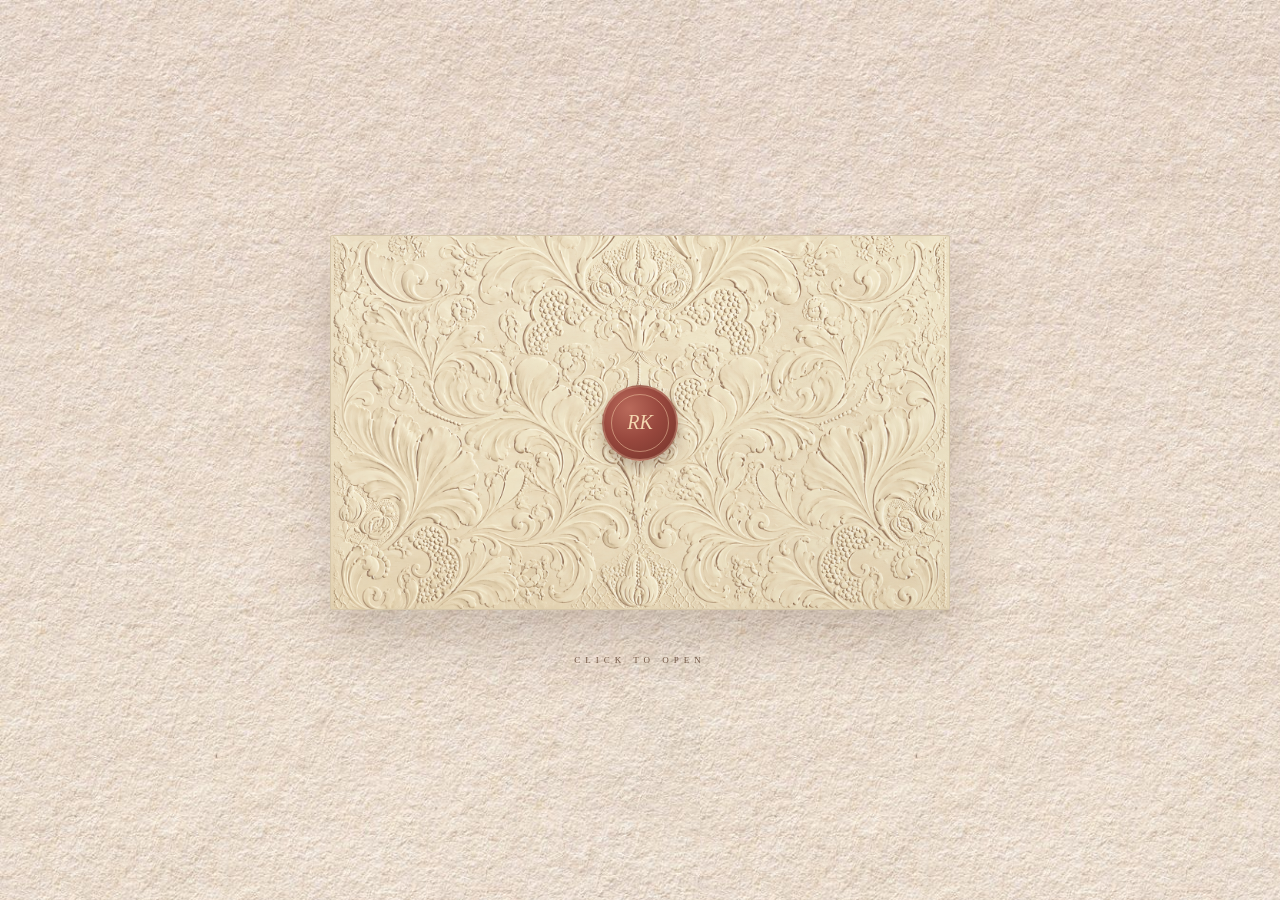
==== commit 16eadf48: "Replace envelope opening with embossed wedding cover" ====
--- a/index.html
+++ b/index.html
@@ -25,133 +25,27 @@
          ENVELOPE OPENING
     ========================================== -->
 
-    <section
-        class="opening"
-        id="opening"
-    >
+    <section class="opening" id="opening">
 
-
-        <div
-            class="envelope-area"
-            onclick="openInvite()"
-        >
-
-
-            <!-- ENVELOPE -->
-
-            <div
-                class="envelope"
-                id="envelope"
-            >
-
-
-                <!-- LETTER INSIDE ENVELOPE -->
-
-                <div class="invitation-card">
-
-                    <div class="card-border">
-
-
-                        <!-- WATERCOLOR IMAGE -->
-
-                        <div class="letter-image">
-
-                            <img
-                                src="couple-feet.png"
-                                alt="Wedding illustration"
-                            >
-
-                        </div>
-
-
-                        <!-- TEXT ON LETTER -->
-
-                        <div class="letter-content">
-
-                            <p class="letter-small">
-                                YOU'RE INVITED TO CELEBRATE
-                            </p>
-
-
-                            <h2>
-                                Rukmini
-
-                                <span>
-                                    &amp;
-                                </span>
-
-                                Krishna
-                            </h2>
-
-
-                            <p class="letter-date">
-                                18 • 12 • 2026
-                            </p>
-
-                        </div>
-
-
-                    </div>
-
+        <div class="simple-envelope" onclick="openInvite()">
+    
+            <div class="envelope-cover">
+                <img
+                    src="envelope-cover.png"
+                    alt="Wedding invitation envelope"
+                >
+    
+                <div class="envelope-seal">
+                    <span>RK</span>
                 </div>
-
-
-
-                <!-- ENVELOPE BACK -->
-
-                <div class="envelope-back"></div>
-
-
-
-                <!-- LEFT FOLD -->
-
-                <div class="envelope-left"></div>
-
-
-
-                <!-- RIGHT FOLD -->
-
-                <div class="envelope-right"></div>
-
-
-
-                <!-- BOTTOM FOLD -->
-
-                <div class="envelope-bottom"></div>
-
-
-
-                <!-- TOP FLAP -->
-
-                <div class="envelope-flap"></div>
-
-
-
-                <!-- WAX SEAL -->
-
-                <div class="wax-seal">
-
-                    <span>
-                        RK
-                    </span>
-
-                </div>
-
-
             </div>
-
-
-
-            <!-- CLICK TO OPEN -->
-
+    
             <p class="open-text">
                 CLICK TO OPEN
             </p>
-
-
+    
         </div>
-
-
+    
     </section>
 
 
--- a/style.css
+++ b/style.css
@@ -84,51 +84,7 @@
    ENVELOPE OPENING
 ========================================================= */
 
-.opening {
-    position: fixed;
-
-    inset: 0;
-
-    z-index: 9999;
-
-    width: 100%;
-    height: 100vh;
-
-    overflow: hidden;
-
-    display: flex;
-
-    flex-direction: column;
-
-    align-items: center;
-    justify-content: center;
-
-    background-image:
-        url("bg.png");
-
-    background-size:
-        700px auto;
-
-    background-repeat:
-        repeat;
-
-    transition:
-        opacity 1s ease,
-        transform 1s ease,
-        visibility 1s ease;
-}
-
-
-.opening.hide {
-    opacity: 0;
-
-    visibility: hidden;
-
-    transform:
-        scale(1.03);
-
-    pointer-events: none;
-}
+
 
 
 /* =========================================================
@@ -216,530 +172,532 @@
    ENVELOPE AREA
 ========================================================= */
 
-.envelope-area {
+
+
+.envelope-area:hover .envelope {
+    transform: translateY(-4px);
+}
+
+
+
+/* =========================================================
+   ENVELOPE BACK
+========================================================= */
+
+
+
+
+/* =========================================================
+   LETTER
+========================================================= */
+
+
+
+.letter-image img {
+    display: block;
+
+    width: 100%;
+    height: 100%;
+
+    object-fit: cover;
+
+    object-position: center;
+
+    border: 0;
+}
+
+
+
+/* =========================================================
+   TEXT ON LETTER
+========================================================= */
+
+
+
+
+
+/* =========================================================
+   SMALL LETTER TEXT
+========================================================= */
+
+
+.letter-content h2 span {
+    display: inline-block;
+
+    margin:
+        0
+        6px;
+
+    font-size: 17px;
+
+    font-style: normal;
+
+    color: #81794d;
+}
+
+
+
+/* =========================================================
+   LETTER DATE
+========================================================= */
+
+
+
+
+/* =========================================================
+   LEFT ENVELOPE FOLD
+========================================================= */
+
+
+
+/* =========================================================
+   RIGHT ENVELOPE FOLD
+========================================================= */
+
+
+
+
+/* =========================================================
+   TOP FLAP
+========================================================= */
+
+
+
+/* =========================================================
+   WAX SEAL
+========================================================= */
+
+
+
+
+.wax-seal::before {
+    content: "";
+
+    position: absolute;
+
+    inset: 6px;
+
+    border:
+        1px solid
+        rgba(245, 208, 170, 0.45);
+
+    border-radius: 50%;
+}
+
+
+.wax-seal span {
     position: relative;
 
-    width: 600px;
-    max-width: 92%;
-
-    height: 500px;
+    z-index: 2;
+
+    font-family:
+        Georgia,
+        serif;
+
+    font-size: 17px;
+
+    font-style: italic;
+
+    color: #f4d9b7;
+}
+
+
+
+/* =========================================================
+   CLICK TO OPEN
+========================================================= */
+
+/* =========================================================
+   SIMPLE ENVELOPE OPENING
+========================================================= */
+
+.opening {
+    position: fixed;
+
+    inset: 0;
+
+    z-index: 9999;
+
+    width: 100%;
+    height: 100vh;
+    height: 100svh;
 
     display: flex;
 
     align-items: center;
     justify-content: center;
 
+    overflow: hidden;
+
+    background-image: url("bg.png");
+    background-size: 700px auto;
+    background-repeat: repeat;
+
+    transition:
+        opacity 0.8s ease,
+        transform 0.8s ease,
+        visibility 0.8s ease;
+}
+
+
+/* WHEN WEBSITE OPENS */
+
+.opening.hide {
+    opacity: 0;
+
+    visibility: hidden;
+
+    transform: scale(1.08);
+
+    pointer-events: none;
+}
+
+
+/* =========================================================
+   ENVELOPE CONTAINER
+========================================================= */
+
+.simple-envelope {
+    width: min(620px, 86vw);
+
+    text-align: center;
+
     cursor: pointer;
-}
-
+
+    perspective: 1000px;
+}
 
 
 /* =========================================================
    ENVELOPE
 ========================================================= */
 
-.envelope {
+.envelope-cover {
     position: relative;
 
-    width: 500px;
-    height: 315px;
-
-    max-width: 90vw;
-
-    perspective: 1400px;
-
-    filter:
-        drop-shadow(
-            0 20px 20px
-            rgba(72, 45, 29, 0.16)
-        );
+    width: 100%;
+
+    aspect-ratio: 1.65 / 1;
+
+    overflow: hidden;
+
+    border-radius: 3px;
+
+    background: #eee2c5;
+
+    border:
+        1px solid
+        rgba(105, 77, 48, 0.18);
+
+    box-shadow:
+        0 25px 55px
+        rgba(70, 47, 28, 0.20);
 
     transition:
-        transform 0.4s ease;
-}
-
-
-.envelope-area:hover .envelope {
-    transform: translateY(-4px);
-}
-
-
-
-/* =========================================================
-   ENVELOPE BACK
-========================================================= */
-
-.envelope-back {
+        transform 0.5s ease,
+        box-shadow 0.5s ease;
+}
+
+
+/* YOUR EMBOSSED IMAGE */
+
+.envelope-cover img {
     position: absolute;
 
     inset: 0;
 
-    z-index: 1;
+    width: 100%;
+    height: 100%;
+
+    object-fit: cover;
+
+    object-position: center;
+
+    display: block;
+}
+
+
+/* SLIGHT PAPER OVERLAY */
+
+.envelope-cover::after {
+    content: "";
+
+    position: absolute;
+
+    inset: 0;
+
+    z-index: 2;
+
+    pointer-events: none;
 
     background:
         linear-gradient(
             135deg,
-            #ead9b8,
-            #dfc69e
+            rgba(255,255,255,0.10),
+            transparent 45%,
+            rgba(98,70,43,0.05)
         );
+}
+
+
+/* =========================================================
+   HOVER
+========================================================= */
+
+.simple-envelope:hover .envelope-cover {
+    transform:
+        translateY(-8px)
+        scale(1.015);
+
+    box-shadow:
+        0 35px 70px
+        rgba(70, 47, 28, 0.24);
+}
+
+
+/* =========================================================
+   WAX SEAL
+========================================================= */
+
+.envelope-seal {
+    position: absolute;
+
+    left: 50%;
+    top: 50%;
+
+    z-index: 5;
+
+    width: 76px;
+    height: 76px;
+
+    display: flex;
+
+    align-items: center;
+    justify-content: center;
+
+    transform:
+        translate(-50%, -50%);
+
+    border-radius: 50%;
+
+    background:
+        radial-gradient(
+            circle at 35% 30%,
+            #b96a5b 0%,
+            #98483e 45%,
+            #733229 100%
+        );
+
+    border:
+        2px solid
+        rgba(255, 225, 191, 0.25);
+
+    box-shadow:
+        0 7px 13px
+        rgba(63, 32, 25, 0.28);
+
+    transition:
+        transform 0.4s ease;
+}
+
+
+.envelope-seal::before {
+    content: "";
+
+    position: absolute;
+
+    inset: 7px;
+
+    border-radius: 50%;
 
     border:
         1px solid
-        rgba(111, 74, 51, 0.22);
-}
-
-
-
-/* =========================================================
-   LETTER
-========================================================= */
-
-.invitation-card {
-    position: absolute;
-
-    left: 50%;
-    bottom: 15px;
+        rgba(255, 220, 180, 0.45);
+}
+
+
+.envelope-seal span {
+    position: relative;
 
     z-index: 2;
-
-    width: 430px;
-    height: 285px;
-
-    transform:
-        translateX(-50%)
-        translateY(0);
-
-    background: #f8f0df;
-
-    border:
-        1px solid
-        rgba(120, 85, 60, 0.25);
-
-    box-shadow:
-        0 8px 18px
-        rgba(73, 49, 35, 0.08);
-
-    transition:
-        transform 1.35s
-        cubic-bezier(
-            0.16,
-            1,
-            0.3,
-            1
-        );
-}
-
-
-
-/* =========================================================
-   LETTER BORDER
-========================================================= */
-
-.card-border {
-    position: absolute;
-
-    inset: 8px;
-
-    overflow: hidden;
-
-    border:
-        1px solid
-        rgba(120, 85, 60, 0.28);
-}
-
-
-
-/* =========================================================
-   WATERCOLOR IMAGE
-========================================================= */
-
-.letter-image {
-    position: absolute;
-
-    inset: 0;
-
-    z-index: 1;
-
-    overflow: hidden;
-
-    background: #f8f0df;
-}
-
-
-.letter-image img {
-    display: block;
-
-    width: 100%;
-    height: 100%;
-
-    object-fit: cover;
-
-    object-position: center;
-
-    border: 0;
-}
-
-
-
-/* =========================================================
-   TEXT ON LETTER
-========================================================= */
-
-.letter-content {
-    position: absolute;
-
-    left: 0;
-    right: 0;
-    bottom: 0;
-
-    z-index: 3;
-
-    padding:
-        38px
-        15px
-        17px;
-
-    text-align: center;
-
-    background:
-        linear-gradient(
-            to top,
-            rgba(249, 241, 224, 0.98) 0%,
-            rgba(249, 241, 224, 0.92) 58%,
-            rgba(249, 241, 224, 0) 100%
-        );
-}
-
-
-
-/* =========================================================
-   SMALL LETTER TEXT
-========================================================= */
-
-.letter-small {
-    margin:
-        0
-        0
-        7px;
 
     font-family:
         Georgia,
         serif;
 
-    font-size: 6px;
-
-    font-weight: 500;
-
-    letter-spacing: 3px;
-
-    color: #7b704a;
-}
-
-
-
-/* =========================================================
-   RUKMINI & KRISHNA
-========================================================= */
-
-.letter-content h2 {
-    margin: 0;
-
-    font-family:
-        "Cormorant Garamond",
-        Georgia,
-        serif;
-
-    font-size: 29px;
-
-    line-height: 1;
-
-    font-weight: 400;
+    font-size: 20px;
 
     font-style: italic;
 
-    color: #94483f;
-}
-
-
-.letter-content h2 span {
-    display: inline-block;
-
-    margin:
-        0
-        6px;
-
-    font-size: 17px;
-
-    font-style: normal;
-
-    color: #81794d;
-}
-
-
-
-/* =========================================================
-   LETTER DATE
-========================================================= */
-
-.letter-date {
-    margin-top: 9px;
+    color: #f4d7b0;
+}
+
+
+.simple-envelope:hover .envelope-seal {
+    transform:
+        translate(-50%, -50%)
+        scale(1.06);
+}
+
+
+/* =========================================================
+   CLICK TO OPEN
+========================================================= */
+
+.open-text {
+    margin-top: 32px;
 
     font-family:
         Georgia,
         serif;
 
-    font-size: 7px;
-
-    letter-spacing: 3px;
-
-    color: #735c4d;
-}
-
-
-
-/* =========================================================
-   LEFT ENVELOPE FOLD
-========================================================= */
-
-.envelope-left {
-    position: absolute;
-
-    left: 0;
-    bottom: 0;
-
-    z-index: 4;
-
-    width: 0;
-    height: 0;
-
-    border-top:
-        157px solid transparent;
-
-    border-bottom:
-        158px solid transparent;
-
-    border-left:
-        250px solid #dec7a2;
-}
-
-
-
-/* =========================================================
-   RIGHT ENVELOPE FOLD
-========================================================= */
-
-.envelope-right {
-    position: absolute;
-
-    right: 0;
-    bottom: 0;
-
-    z-index: 4;
-
-    width: 0;
-    height: 0;
-
-    border-top:
-        157px solid transparent;
-
-    border-bottom:
-        158px solid transparent;
-
-    border-right:
-        250px solid #e5cfaa;
-}
-
-
-
-/* =========================================================
-   BOTTOM FOLD
-========================================================= */
-
-.envelope-bottom {
-    position: absolute;
-
-    left: 0;
-    bottom: 0;
-
-    z-index: 5;
-
-    width: 0;
-    height: 0;
-
-    border-left:
-        250px solid transparent;
-
-    border-right:
-        250px solid transparent;
-
-    border-bottom:
-        180px solid #ead8b9;
-}
-
-
-
-/* =========================================================
-   TOP FLAP
-========================================================= */
-
-.envelope-flap {
-    position: absolute;
-
-    left: 0;
-    top: 0;
-
-    z-index: 7;
-
-    width: 0;
-    height: 0;
-
-    border-left:
-        250px solid transparent;
-
-    border-right:
-        250px solid transparent;
-
-    border-top:
-        175px solid #dfc59f;
-
-    transform-origin:
-        top center;
-
-    transform:
-        rotateX(0deg);
-
-    transition:
-        transform 0.9s
-        cubic-bezier(
-            0.65,
-            0,
-            0.35,
-            1
-        ),
-        z-index 0s 0.45s;
-}
-
-
-
-/* =========================================================
-   WAX SEAL
-========================================================= */
-
-.wax-seal {
-    position: absolute;
-
-    left: 50%;
-    top: 143px;
-
-    z-index: 10;
-
-    width: 68px;
-    height: 68px;
-
-    display: flex;
-
-    align-items: center;
-    justify-content: center;
-
-    transform:
-        translateX(-50%)
-        scale(1);
-
-    border-radius: 50%;
-
-    background:
-        radial-gradient(
-            circle at 35% 30%,
-            #b86054,
-            #8c3d34 58%,
-            #68271f
-        );
-
-    border:
-        2px solid
-        rgba(255, 224, 190, 0.28);
-
-    box-shadow:
-        0 5px 9px
-        rgba(71, 37, 26, 0.22);
-
-    transition:
-        opacity 0.35s ease,
-        transform 0.45s ease;
-}
-
-
-.wax-seal::before {
-    content: "";
-
-    position: absolute;
-
-    inset: 6px;
-
-    border:
-        1px solid
-        rgba(245, 208, 170, 0.45);
-
-    border-radius: 50%;
-}
-
-
-.wax-seal span {
-    position: relative;
-
-    z-index: 2;
-
-    font-family:
-        Georgia,
-        serif;
-
-    font-size: 17px;
-
-    font-style: italic;
-
-    color: #f4d9b7;
-}
-
-
-
-/* =========================================================
-   CLICK TO OPEN
-========================================================= */
-
-.open-text {
-    position: absolute;
-
-    left: 50%;
-    bottom: 15px;
-
-    transform:
-        translateX(-50%);
-
-    width: 100%;
-
-    text-align: center;
-
-    font-family:
-        Georgia,
-        serif;
-
     font-size: 9px;
 
     letter-spacing: 5px;
 
-    color: #725744;
-
-    transition:
-        opacity 0.35s ease;
+    color: #715744;
 
     animation:
-        openPulse
+        clickPulse
         2s
         ease-in-out
         infinite;
 }
 
 
+@keyframes clickPulse {
+
+    0%,
+    100% {
+        opacity: 0.45;
+    }
+
+    50% {
+        opacity: 1;
+    }
+}
+
+
+/* =========================================================
+   CLICK ANIMATION
+========================================================= */
+
+.simple-envelope.opening-clicked .envelope-cover {
+    transform:
+        scale(1.12);
+
+    opacity: 0;
+
+    transition:
+        transform 0.8s ease,
+        opacity 0.7s ease;
+}
+
+
+.simple-envelope.opening-clicked .open-text {
+    opacity: 0;
+}
+
+
+/* =========================================================
+   MAIN WEBSITE
+========================================================= */
+
+.main-invite {
+    display: none;
+
+    width: 100%;
+
+    opacity: 0;
+
+    overflow-x: hidden;
+}
+
+
+.main-invite.show {
+    display: block;
+}
+
+
+.main-invite.visible {
+    opacity: 1;
+
+    transition:
+        opacity 1s ease;
+}
+
+
+/* =========================================================
+   TABLET
+========================================================= */
+
+@media (max-width: 768px) {
+
+    .simple-envelope {
+        width: 82vw;
+    }
+
+    .envelope-seal {
+        width: 62px;
+        height: 62px;
+    }
+
+    .envelope-seal span {
+        font-size: 16px;
+    }
+
+    .open-text {
+        margin-top: 27px;
+
+        font-size: 8px;
+
+        letter-spacing: 4px;
+    }
+}
+
+
+/* =========================================================
+   MOBILE
+========================================================= */
+
+@media (max-width: 480px) {
+
+    .opening {
+        padding: 20px;
+
+        background-size:
+            500px auto;
+    }
+
+    .simple-envelope {
+        width: 90vw;
+    }
+
+    .envelope-cover {
+        aspect-ratio: 1.55 / 1;
+    }
+
+    .envelope-seal {
+        width: 54px;
+        height: 54px;
+    }
+
+    .envelope-seal::before {
+        inset: 5px;
+    }
+
+    .envelope-seal span {
+        font-size: 14px;
+    }
+
+    .open-text {
+        margin-top: 24px;
+
+        font-size: 7px;
+
+        letter-spacing: 3px;
+    }
+}
 @keyframes openPulse {
 
     0%,
@@ -4149,3 +4107,225 @@
     left: auto !important;
     top: -10px !important;
 }
+/* =========================================
+   MOBILE OPENING FIX
+========================================= */
+
+@media (max-width: 650px) {
+
+    .opening {
+        width: 100%;
+        min-height: 100svh;
+        height: 100svh;
+
+        display: flex;
+        align-items: center;
+        justify-content: center;
+
+        padding: 0;
+        margin: 0;
+
+        overflow: hidden;
+
+        background-image: url("bg.png");
+        background-size: 500px auto;
+        background-repeat: repeat;
+    }
+
+    .envelope-area {
+        width: 100%;
+        height: auto;
+
+        display: flex;
+        flex-direction: column;
+        align-items: center;
+        justify-content: center;
+
+        margin: 0;
+        padding: 0;
+
+        transform: translateY(-10px);
+    }
+
+    .envelope {
+        width: 82vw;
+        max-width: 330px;
+
+        height: 215px;
+
+        margin: 0 auto;
+
+        position: relative;
+    }
+
+    .open-text {
+        margin-top: 55px;
+
+        font-size: 9px;
+        letter-spacing: 4px;
+
+        text-align: center;
+    }
+}
+@media (max-width: 650px) {
+
+    .letter-image {
+        overflow: visible;
+    }
+}
+/* =========================================
+   FIX OPENING ENVELOPE
+========================================= */
+
+.opening {
+    width: 100%;
+    min-height: 100vh;
+
+    display: flex;
+    justify-content: center;
+    align-items: center;
+
+    overflow: hidden;
+}
+
+.envelope-area {
+    position: relative;
+
+    display: flex;
+    flex-direction: column;
+    align-items: center;
+    justify-content: center;
+
+    width: 100%;
+}
+
+.envelope {
+    position: relative;
+
+    width: 660px;
+    height: 430px;
+
+    margin: 0 auto;
+}
+
+
+/* INVITATION CARD */
+
+.invitation-card {
+    position: absolute;
+
+    width: 86%;
+    height: 92%;
+
+    left: 7%;
+    top: 3%;
+
+    z-index: 1;
+
+    overflow: hidden;
+
+    transition:
+        transform 1.2s ease,
+        opacity 0.8s ease;
+}
+
+
+/* CARD STAYS INSIDE BEFORE OPENING */
+
+.envelope:not(.open) .invitation-card {
+    transform: translateY(80px);
+}
+
+
+/* CARD COMES UP AFTER CLICK */
+
+.envelope.open .invitation-card {
+    transform: translateY(-250px);
+}
+
+
+/* ENVELOPE PIECES ABOVE CARD */
+
+.envelope-back {
+    z-index: 2;
+}
+
+.envelope-left,
+.envelope-right,
+.envelope-bottom {
+    z-index: 4;
+}
+
+.envelope-flap {
+    z-index: 5;
+}
+
+.wax-seal {
+    z-index: 7;
+}
+
+
+/* CLICK TO OPEN */
+
+.open-text {
+    position: relative;
+
+    margin-top: 45px;
+
+    text-align: center;
+    z-index: 10;
+}
+
+
+/* =========================================
+   MOBILE
+========================================= */
+
+@media (max-width: 650px) {
+
+    .opening {
+        min-height: 100svh;
+        height: 100svh;
+
+        padding: 0;
+
+        display: flex;
+        align-items: center;
+        justify-content: center;
+    }
+
+    .envelope-area {
+        width: 100%;
+        transform: none;
+    }
+
+    .envelope {
+        width: 86vw;
+        max-width: 350px;
+        height: 230px;
+
+        margin: 0 auto;
+    }
+
+    .invitation-card {
+        width: 86%;
+        height: 92%;
+
+        left: 7%;
+        top: 3%;
+    }
+
+    .envelope:not(.open) .invitation-card {
+        transform: translateY(45px);
+    }
+
+    .envelope.open .invitation-card {
+        transform: translateY(-150px);
+    }
+
+    .open-text {
+        margin-top: 40px;
+        font-size: 8px;
+        letter-spacing: 4px;
+    }
+}
